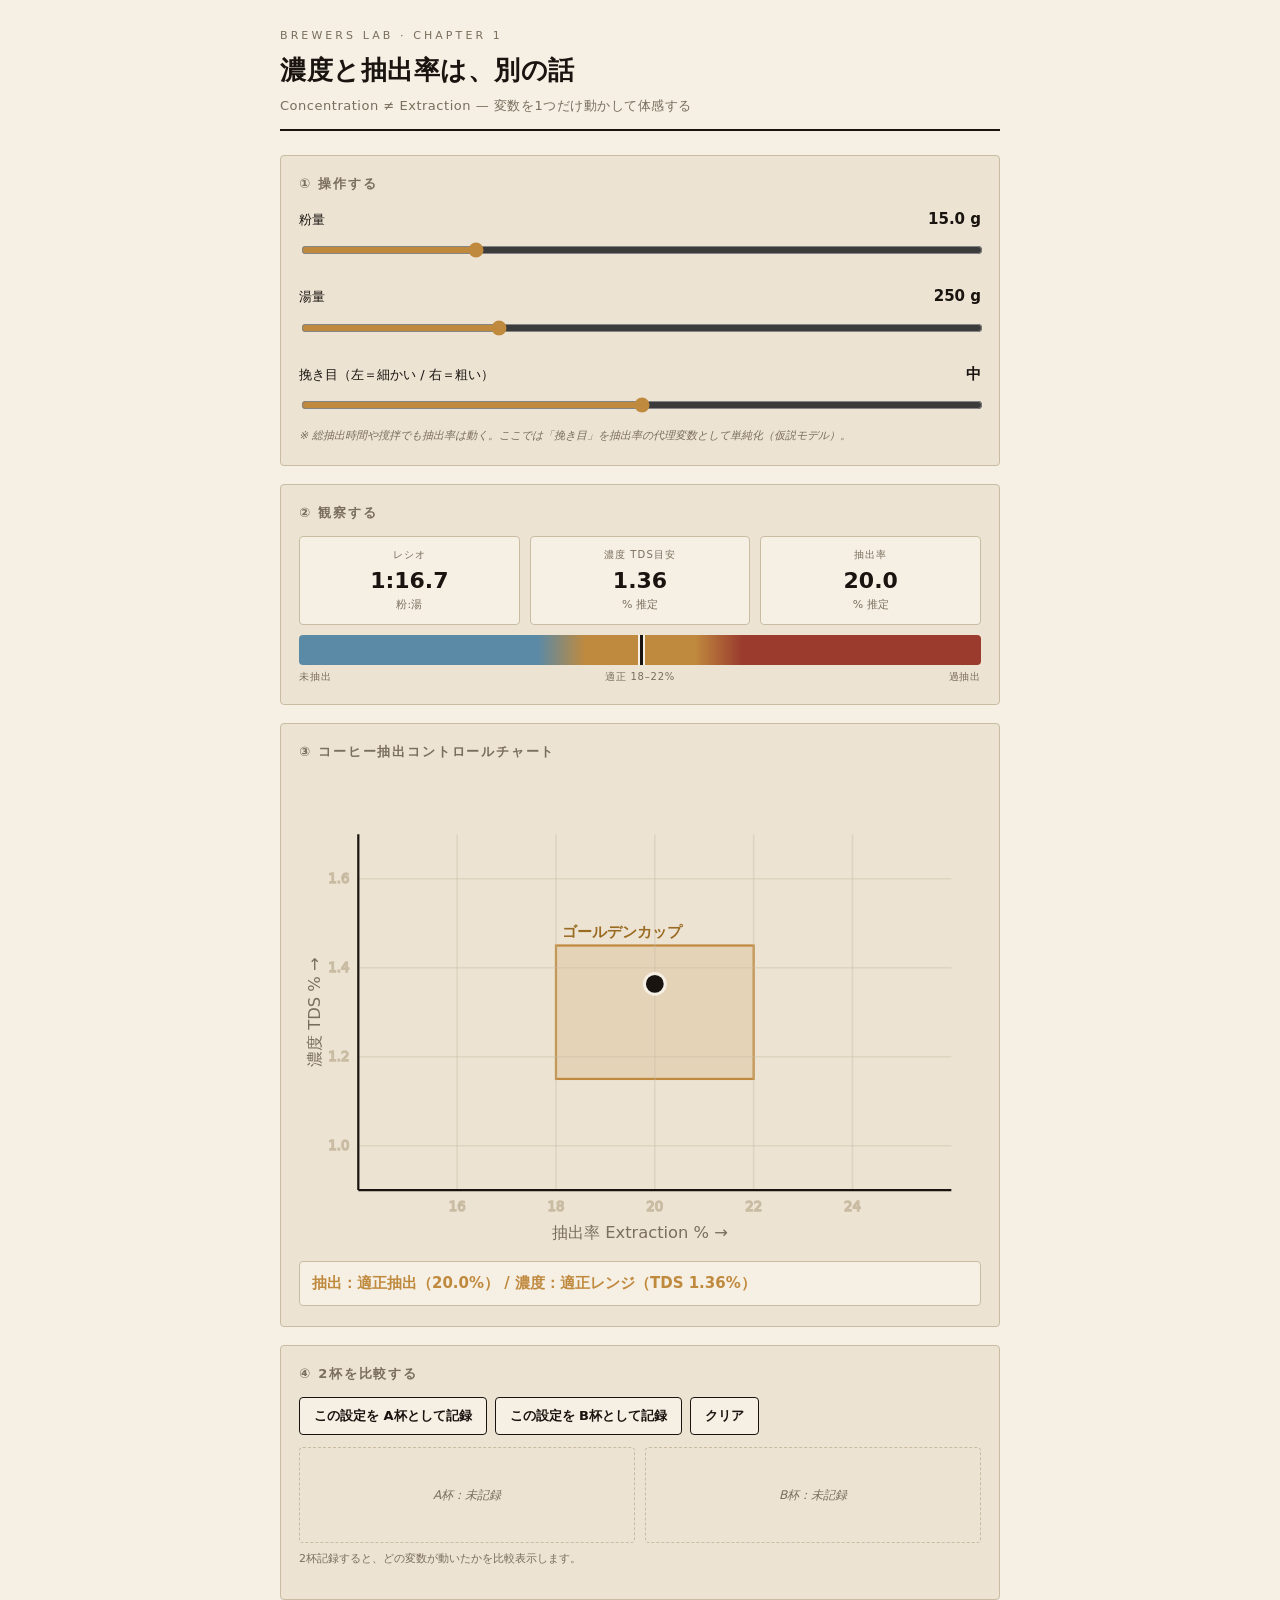
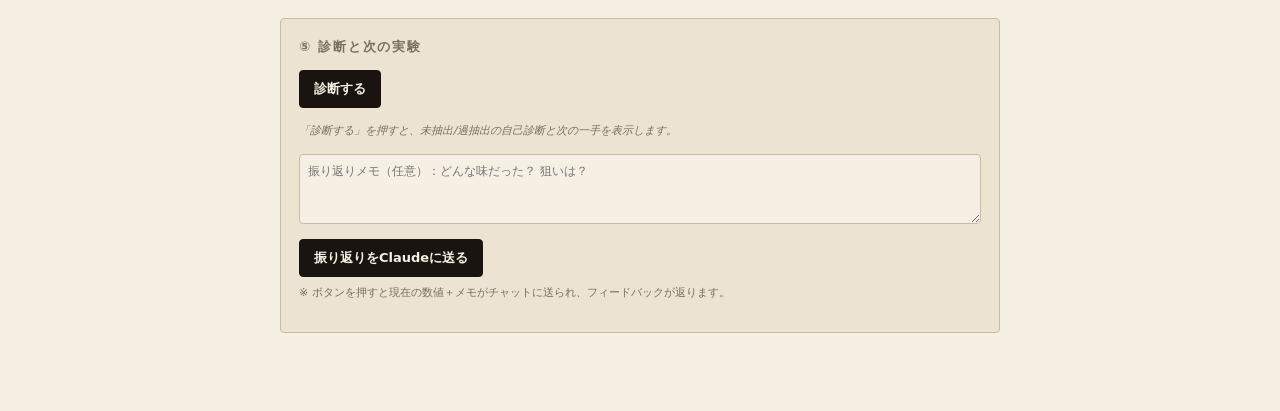
==== ch1.html @ e020acac "html" ====
<!DOCTYPE html>
<html lang="ja">
<head>
<meta charset="UTF-8">
<meta name="viewport" content="width=device-width, initial-scale=1.0">
<title>Brewers Lab — Ch.1 濃度と抽出率</title>
<style>
  :root {
    --ink: #1a1410;
    --paper: #f5efe4;
    --paper-2: #ece3d3;
    --line: #c9bca3;
    --under: #5b8aa6;   /* under-extracted: cool blue */
    --good: #c08a3e;    /* golden cup: brass */
    --over: #9a3b2e;    /* over-extracted: burnt red */
    --muted: #7a6e5c;
    --accent: #c08a3e;
  }
  * { box-sizing: border-box; }
  body {
    margin: 0;
    background: var(--paper);
    color: var(--ink);
    font-family: "Hiragino Kaku Gothic ProN", "Yu Gothic", "Segoe UI", system-ui, sans-serif;
    line-height: 1.5;
    -webkit-font-smoothing: antialiased;
  }
  .wrap { max-width: 760px; margin: 0 auto; padding: 28px 20px 60px; }
  header { border-bottom: 2px solid var(--ink); padding-bottom: 14px; margin-bottom: 24px; }
  .eyebrow { font-size: 11px; letter-spacing: .28em; text-transform: uppercase; color: var(--muted); margin: 0 0 6px; }
  h1 { font-size: 26px; margin: 0; letter-spacing: .02em; font-weight: 700; }
  h1 .sub { display:block; font-size: 13px; font-weight: 400; color: var(--muted); margin-top:6px; letter-spacing:.04em;}
  .panel { background: var(--paper-2); border: 1px solid var(--line); border-radius: 4px; padding: 18px 18px 20px; margin-bottom: 18px; }
  .panel h2 { font-size: 13px; letter-spacing: .14em; text-transform: uppercase; margin: 0 0 14px; color: var(--muted); font-weight:700;}
  .ctrl { margin-bottom: 16px; }
  .ctrl:last-child { margin-bottom: 0; }
  .ctrl label { display:flex; justify-content: space-between; align-items: baseline; font-size: 13px; margin-bottom: 6px; }
  .ctrl label b { font-size: 15px; font-variant-numeric: tabular-nums; }
  input[type=range] { width: 100%; accent-color: var(--accent); height: 24px; }
  .readouts { display:grid; grid-template-columns: repeat(3,1fr); gap: 10px; margin-top: 4px;}
  .ro { background: var(--paper); border:1px solid var(--line); border-radius:4px; padding:10px 12px; text-align:center;}
  .ro .k { font-size: 10px; letter-spacing:.12em; text-transform:uppercase; color:var(--muted);}
  .ro .v { font-size: 22px; font-weight:700; font-variant-numeric: tabular-nums; margin-top:2px;}
  .ro .u { font-size: 11px; color: var(--muted); }
  /* extraction zone bar */
  .zonebar { position:relative; height: 30px; border-radius:4px; overflow:hidden; margin-top:10px;
    background: linear-gradient(90deg,
      var(--under) 0%, var(--under) 35%,
      var(--good) 42%, var(--good) 58%,
      var(--over) 65%, var(--over) 100%); }
  .zonebar .marker { position:absolute; top:-4px; bottom:-4px; width:3px; background:var(--ink);
    box-shadow:0 0 0 2px var(--paper); transition: left .15s ease; }
  .zonelabels { display:flex; justify-content:space-between; font-size:10px; color:var(--muted); margin-top:4px; letter-spacing:.08em;}
  /* map */
  .mapwrap { position:relative; }
  svg { width:100%; height:auto; display:block; }
  .verdict { font-size:15px; font-weight:700; margin-top:12px; padding:10px 12px; border-radius:4px; border:1px solid var(--line); background:var(--paper);}
  .verdict.u { color:var(--under); }
  .verdict.g { color:var(--good); }
  .verdict.o { color:var(--over); }
  .btnrow { display:flex; flex-wrap:wrap; gap:8px; margin-top:6px; }
  button { font-family:inherit; cursor:pointer; border:1px solid var(--ink); background:var(--paper);
    color:var(--ink); padding:9px 14px; border-radius:4px; font-size:13px; font-weight:600; transition:.12s; }
  button:hover { background:var(--ink); color:var(--paper); }
  button.primary { background:var(--ink); color:var(--paper); }
  button.primary:hover { background:var(--accent); border-color:var(--accent); }
  button:focus-visible { outline:3px solid var(--accent); outline-offset:2px; }
  .cups { display:grid; grid-template-columns:1fr 1fr; gap:10px; margin-top:12px; }
  .cup { border:1px dashed var(--line); border-radius:4px; padding:12px; min-height:96px; font-size:12px; }
  .cup h3 { margin:0 0 8px; font-size:12px; letter-spacing:.1em; text-transform:uppercase; }
  .cup.empty { color:var(--muted); display:flex; align-items:center; justify-content:center; font-style:italic; }
  .cup .row { display:flex; justify-content:space-between; font-variant-numeric:tabular-nums; padding:2px 0; border-bottom:1px dotted var(--line);}
  .cup .row:last-child{border-bottom:none;}
  .diag { margin-top:12px; font-size:13px; }
  .diag ul { margin:8px 0 0; padding-left:18px;}
  .diag li { margin-bottom:5px; }
  .sendbox { margin-top:14px; }
  textarea { width:100%; min-height:70px; font-family:inherit; font-size:12px; border:1px solid var(--line);
    border-radius:4px; padding:8px; background:var(--paper); color:var(--ink); resize:vertical;}
  .hint { font-size:11px; color:var(--muted); margin-top:8px; }
  .note { font-size:11px; color:var(--muted); font-style:italic; }
  @media (max-width:520px){ .readouts{grid-template-columns:1fr 1fr;} .cups{grid-template-columns:1fr;} }
</style>
</head>
<body>
<div class="wrap">
  <header>
    <p class="eyebrow">Brewers Lab · Chapter 1</p>
    <h1>濃度と抽出率は、別の話<span class="sub">Concentration ≠ Extraction — 変数を1つだけ動かして体感する</span></h1>
  </header>

  <!-- CONTROLS -->
  <section class="panel">
    <h2>① 操作する</h2>
    <div class="ctrl">
      <label>粉量 <b><span id="doseV">15.0</span> g</b></label>
      <input type="range" id="dose" min="10" max="30" step="0.5" value="15">
    </div>
    <div class="ctrl">
      <label>湯量 <b><span id="waterV">250</span> g</b></label>
      <input type="range" id="water" min="150" max="500" step="5" value="250">
    </div>
    <div class="ctrl">
      <label>挽き目（左＝細かい / 右＝粗い） <b id="grindV">中</b></label>
      <input type="range" id="grind" min="0" max="100" step="1" value="50">
      <div class="note" style="margin-top:4px;">※ 総抽出時間や撹拌でも抽出率は動く。ここでは「挽き目」を抽出率の代理変数として単純化（仮説モデル）。</div>
    </div>
  </section>

  <!-- READOUTS -->
  <section class="panel">
    <h2>② 観察する</h2>
    <div class="readouts">
      <div class="ro"><div class="k">レシオ</div><div class="v">1:<span id="ratioV">16.7</span></div><div class="u">粉:湯</div></div>
      <div class="ro"><div class="k">濃度 TDS目安</div><div class="v"><span id="tdsV">1.30</span></div><div class="u">% 推定</div></div>
      <div class="ro"><div class="k">抽出率</div><div class="v"><span id="extV">20.0</span></div><div class="u">% 推定</div></div>
    </div>
    <div class="zonebar"><div class="marker" id="zmark" style="left:50%"></div></div>
    <div class="zonelabels"><span>未抽出</span><span>適正 18–22%</span><span>過抽出</span></div>
  </section>

  <!-- MAP -->
  <section class="panel">
    <h2>③ コーヒー抽出コントロールチャート</h2>
    <div class="mapwrap">
      <svg id="map" viewBox="0 0 460 320" role="img" aria-label="抽出率×濃度マップ">
        <!-- plotting area: x = extraction 14-26%, y = TDS 0.9-1.7% -->
        <!-- golden cup box -->
        <rect id="goldbox" fill="#c08a3e" fill-opacity="0.18" stroke="#c08a3e" stroke-width="1.5"/>
        <!-- grid + axes -->
        <g id="grid" stroke="#c9bca3" stroke-width="1"></g>
        <line id="xaxis" stroke="#1a1410" stroke-width="1.5"/>
        <line id="yaxis" stroke="#1a1410" stroke-width="1.5"/>
        <text x="230" y="312" text-anchor="middle" font-size="11" fill="#7a6e5c">抽出率 Extraction %  →</text>
        <text x="14" y="160" text-anchor="middle" font-size="11" fill="#7a6e5c" transform="rotate(-90 14 160)">濃度 TDS %  →</text>
        <text id="goldlabel" font-size="10" fill="#9a6b22" font-weight="700">ゴールデンカップ</text>
        <!-- points -->
        <g id="cupA"></g>
        <g id="cupB"></g>
        <circle id="liveDot" r="7" fill="#1a1410" stroke="#f5efe4" stroke-width="2"/>
      </svg>
    </div>
    <div class="verdict" id="verdict">—</div>
  </section>

  <!-- COMPARE -->
  <section class="panel">
    <h2>④ 2杯を比較する</h2>
    <div class="btnrow">
      <button onclick="record('A')">この設定を A杯として記録</button>
      <button onclick="record('B')">この設定を B杯として記録</button>
      <button onclick="clearCups()">クリア</button>
    </div>
    <div class="cups">
      <div class="cup empty" id="cupAbox">A杯：未記録</div>
      <div class="cup empty" id="cupBbox">B杯：未記録</div>
    </div>
    <p class="hint" id="compareHint">2杯記録すると、どの変数が動いたかを比較表示します。</p>
  </section>

  <!-- DIAGNOSE -->
  <section class="panel">
    <h2>⑤ 診断と次の実験</h2>
    <div class="btnrow">
      <button class="primary" onclick="diagnose()">診断する</button>
    </div>
    <div class="diag" id="diagOut"><span class="note">「診断する」を押すと、未抽出/過抽出の自己診断と次の一手を表示します。</span></div>

    <div class="sendbox">
      <textarea id="reflect" placeholder="振り返りメモ（任意）：どんな味だった？ 狙いは？"></textarea>
      <div class="btnrow" style="margin-top:8px;">
        <button class="primary" onclick="sendToClaude()">振り返りをClaudeに送る</button>
      </div>
      <p class="hint">※ ボタンを押すと現在の数値＋メモがチャットに送られ、フィードバックが返ります。</p>
    </div>
  </section>
</div>

<script>
// ---------- model (hypothesis-level, not lab-measured) ----------
// extraction% estimated from grind (finer -> higher extraction)
// grind slider 0(fine)..100(coarse) -> extraction ~26%..14%
function extractionPct(grind){ return 26 - (grind/100)*12; } // 26..14
// TDS estimated: solubles mass = dose*ext% ; TDS = solubles / (water + dose absorbed by grounds approx)
function tdsPct(dose, water, ext){
  const solubles = dose * (ext/100);
  const retained = dose * 2.0; // grounds retain ~2x their weight in water
  const beverage = Math.max(water - retained, water*0.6);
  return (solubles / beverage) * 100;
}
function grindLabel(g){
  if(g<20) return "極細"; if(g<40) return "細"; if(g<60) return "中";
  if(g<80) return "粗"; return "極粗";
}

const $ = id => document.getElementById(id);
let cups = {A:null, B:null};

// map coordinate transforms
const X0=40,X1=440,Y0=40,Y1=280;          // svg plot box
const EXTmin=14,EXTmax=26, TDSmin=0.9,TDSmax=1.7;
const sx = e => X0 + (e-EXTmin)/(EXTmax-EXTmin)*(X1-X0);
const sy = t => Y1 - (t-TDSmin)/(TDSmax-TDSmin)*(Y1-Y0);

function drawMapStatic(){
  $("xaxis").setAttribute("x1",X0);$("xaxis").setAttribute("y1",Y1);
  $("xaxis").setAttribute("x2",X1);$("xaxis").setAttribute("y2",Y1);
  $("yaxis").setAttribute("x1",X0);$("yaxis").setAttribute("y1",Y0);
  $("yaxis").setAttribute("x2",X0);$("yaxis").setAttribute("y2",Y1);
  // golden box: ext 18-22, tds 1.15-1.45
  const gx=sx(18),gw=sx(22)-sx(18),gy=sy(1.45),gh=sy(1.15)-sy(1.45);
  const gb=$("goldbox");
  gb.setAttribute("x",gx);gb.setAttribute("y",gy);gb.setAttribute("width",gw);gb.setAttribute("height",gh);
  $("goldlabel").setAttribute("x",gx+4);$("goldlabel").setAttribute("y",gy-6);
  // grid lines
  const g=$("grid");g.innerHTML="";
  for(let e=16;e<=24;e+=2){const x=sx(e);
    g.innerHTML+=`<line x1="${x}" y1="${Y0}" x2="${x}" y2="${Y1}" stroke-opacity="0.4"/>`+
    `<text x="${x}" y="${Y1+14}" text-anchor="middle" font-size="9" fill="#7a6e5c">${e}</text>`;}
  for(let t=1.0;t<=1.6;t+=0.2){const y=sy(t);
    g.innerHTML+=`<line x1="${X0}" y1="${y}" x2="${X1}" y2="${y}" stroke-opacity="0.4"/>`+
    `<text x="${X0-6}" y="${y+3}" text-anchor="end" font-size="9" fill="#7a6e5c">${t.toFixed(1)}</text>`;}
}

function zoneOf(ext){ if(ext<18) return "u"; if(ext>22) return "o"; return "g"; }

function update(){
  const dose=+$("dose").value, water=+$("water").value, grind=+$("grind").value;
  const ext=extractionPct(grind);
  const tds=tdsPct(dose,water,ext);
  const ratio=water/dose;
  $("doseV").textContent=dose.toFixed(1);
  $("waterV").textContent=water;
  $("grindV").textContent=grindLabel(grind);
  $("ratioV").textContent=ratio.toFixed(1);
  $("tdsV").textContent=tds.toFixed(2);
  $("extV").textContent=ext.toFixed(1);
  // zone marker: map ext 14..26 to 0..100%
  $("zmark").style.left = ((ext-14)/12*100).toFixed(1)+"%";
  // live dot
  const cx=Math.max(X0,Math.min(X1,sx(ext))), cy=Math.max(Y0,Math.min(Y1,sy(tds)));
  $("liveDot").setAttribute("cx",cx);$("liveDot").setAttribute("cy",cy);
  // verdict
  const z=zoneOf(ext); const v=$("verdict");
  const concWord = tds<1.15?"薄い":tds>1.45?"濃い":"適正レンジ";
  v.className="verdict "+z;
  const zw = z==="u"?"未抽出ぎみ":z==="o"?"過抽出ぎみ":"適正抽出";
  v.textContent=`抽出：${zw}（${ext.toFixed(1)}%） / 濃度：${concWord}（TDS ${tds.toFixed(2)}%）`;
  return {dose,water,grind,ext,tds,ratio};
}

function dotFor(g,id,color,label){
  const s=update.last||update();
}
function plotCup(slot){
  const c=cups[slot]; const g=$("cup"+slot); if(!c){g.innerHTML="";return;}
  const x=sx(c.ext),y=sy(c.tds),col=slot==="A"?"#5b8aa6":"#9a3b2e";
  g.innerHTML=`<circle cx="${x}" cy="${y}" r="6" fill="${col}" stroke="#f5efe4" stroke-width="2"/>`+
  `<text x="${x+9}" y="${y+4}" font-size="11" font-weight="700" fill="${col}">${slot}</text>`;
}

function record(slot){
  const s=update();
  cups[slot]={...s};
  const box=$("cup"+slot+"box");
  box.className="cup";
  box.innerHTML=`<h3>${slot}杯</h3>`+
    `<div class="row"><span>レシオ</span><span>1:${s.ratio.toFixed(1)}</span></div>`+
    `<div class="row"><span>TDS</span><span>${s.tds.toFixed(2)}%</span></div>`+
    `<div class="row"><span>抽出率</span><span>${s.ext.toFixed(1)}%</span></div>`+
    `<div class="row"><span>挽き目</span><span>${grindLabel(s.grind)}</span></div>`;
  plotCup(slot);
  compareCups();
}
function clearCups(){
  cups={A:null,B:null};
  ["A","B"].forEach(s=>{const b=$("cup"+s+"box");b.className="cup empty";b.textContent=s+"杯：未記録";$("cup"+s).innerHTML="";});
  $("compareHint").textContent="2杯記録すると、どの変数が動いたかを比較表示します。";
}
function compareCups(){
  if(!cups.A||!cups.B){$("compareHint").textContent="もう1杯記録すると比較できます。";return;}
  const a=cups.A,b=cups.B; const diffs=[];
  if(a.dose!==b.dose)diffs.push(`粉量 ${a.dose}→${b.dose}g`);
  if(a.water!==b.water)diffs.push(`湯量 ${a.water}→${b.water}g`);
  if(a.grind!==b.grind)diffs.push(`挽き目 ${grindLabel(a.grind)}→${grindLabel(b.grind)}`);
  const dExt=(b.ext-a.ext).toFixed(1), dTds=(b.tds-a.tds).toFixed(2);
  let msg=`変えた変数：${diffs.length?diffs.join(" / "):"なし（同条件）"}。 → 抽出率 ${dExt>0?"+":""}${dExt}% / TDS ${dTds>0?"+":""}${dTds}%。`;
  if(diffs.length>1)msg+=" ⚠ 2つ以上動いています。原因を切り分けるなら一度に1変数だけ。";
  $("compareHint").textContent=msg;
}

function diagnose(){
  const s=update(); const z=zoneOf(s.ext);
  let title,clue,next;
  if(z==="u"){
    title="🔵 未抽出ぎみ（抽出率 "+s.ext.toFixed(1)+"%）";
    clue="酸が立ちすぎる・塩気・とがった印象・後味が短い・水っぽい甘さの欠如。";
    next=["挽き目を1段細かく（抽出率↑を狙う）","総抽出時間を少し延ばす","湯温を上げる / 撹拌を1回足す","※ 変えるのは1つだけ。次をA杯と比較。"];
  } else if(z==="o"){
    title="🔴 過抽出ぎみ（抽出率 "+s.ext.toFixed(1)+"%）";
    clue="苦味・渋み（収れん感）・ドライ/焦げ感・後味が重く濁る。";
    next=["挽き目を1段粗く（抽出率↓を狙う）","総抽出時間を短く","湯温を下げる / 撹拌を減らす","※ 変えるのは1つだけ。次をA杯と比較。"];
  } else {
    title="🟡 抽出は適正レンジ（"+s.ext.toFixed(1)+"%）";
    clue="甘さと酸のバランス、クリーンな後味が出やすい帯。";
    const tw=s.tds<1.15?"やや薄い→濃度を上げたいなら粉量↑か湯量↓":s.tds>1.45?"やや濃い→濃度を下げたいなら湯量↑か粉量↓":"濃度も適正。基準のど真ん中。";
    next=["濃度の微調整は『レシオ』で："+tw,"抽出率はそのままに、濃度だけ動かす実験を","気に入った点を言語化して記録"];
  }
  let html=`<div class="verdict ${z}" style="margin-top:0">${title}</div>`+
    `<p style="margin:8px 0 4px"><b>この帯で出やすい味：</b>${clue}</p>`+
    `<p style="margin:4px 0"><b>次の一手（仮説）：</b></p><ul>`+
    next.map(n=>`<li>${n}</li>`).join("")+`</ul>`;
  $("diagOut").innerHTML=html;
}

function sendToClaude(){
  const s=update(); const z=zoneOf(s.ext);
  const zw=z==="u"?"未抽出ぎみ":z==="o"?"過抽出ぎみ":"適正";
  const memo=$("reflect").value.trim();
  let txt=`【Ch.1 振り返り】\n`+
    `粉量 ${s.dose}g / 湯量 ${s.water}g / レシオ 1:${s.ratio.toFixed(1)}\n`+
    `挽き目 ${grindLabel(s.grind)} / 推定抽出率 ${s.ext.toFixed(1)}%（${zw}） / 推定TDS ${s.tds.toFixed(2)}%\n`;
  if(cups.A&&cups.B){
    txt+=`A杯: 抽出${cups.A.ext.toFixed(1)}% TDS${cups.A.tds.toFixed(2)}% / B杯: 抽出${cups.B.ext.toFixed(1)}% TDS${cups.B.tds.toFixed(2)}%\n`;
  }
  if(memo)txt+=`メモ：${memo}\n`;
  txt+=`この結果について、未抽出/過抽出の見立てと次の実験提案をください。`;
  if(window.sendPrompt){ sendPrompt(txt); }
  else { navigator.clipboard?.writeText(txt); alert("チャットに送信できない環境のため、内容をコピーしました。貼り付けて送ってください。\n\n"+txt); }
}

["dose","water","grind"].forEach(id=>$(id).addEventListener("input",update));
drawMapStatic();
update();
</script>
</body>
</html>
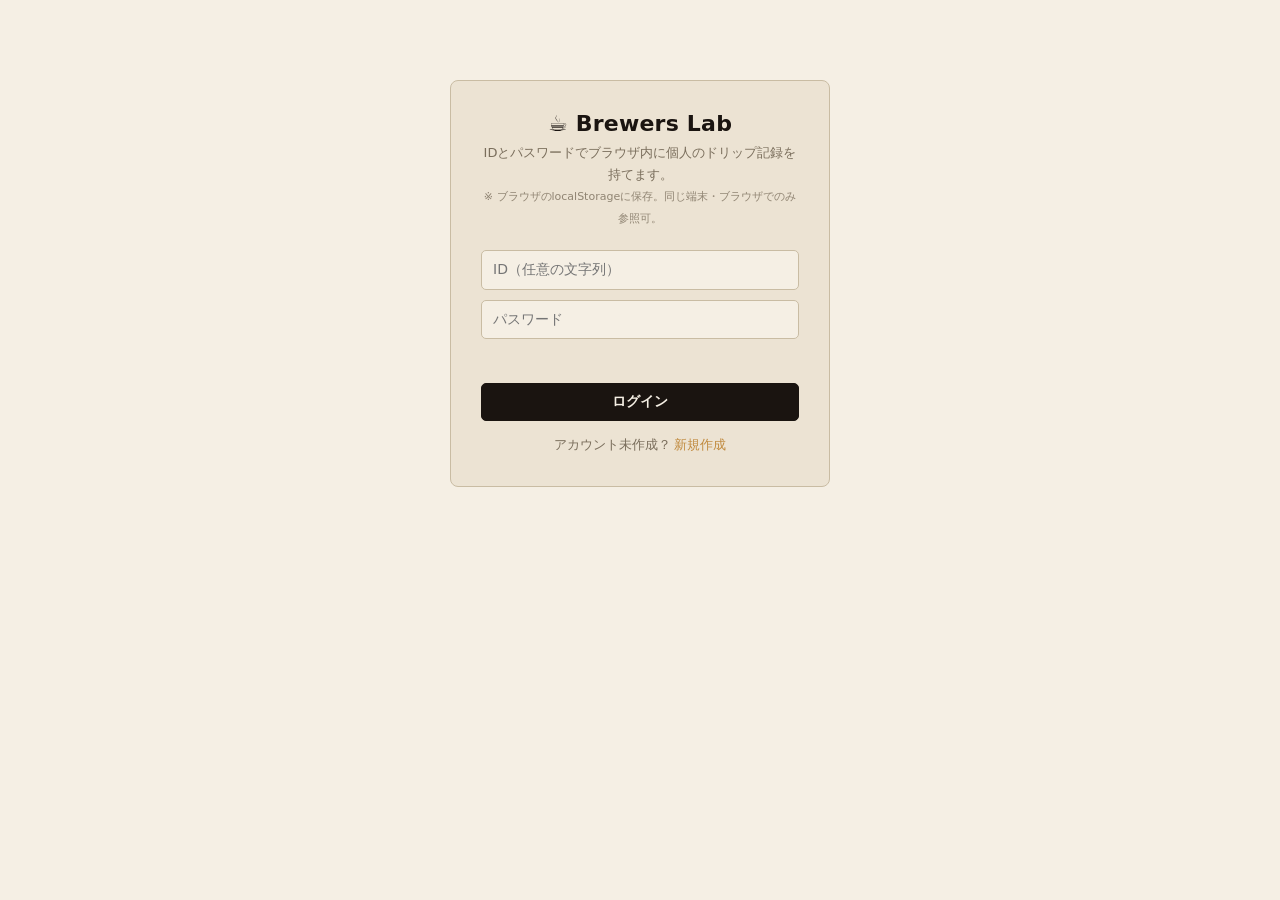
==== commit 0263acee: "update" ====
--- a/ch1.html
+++ b/ch1.html
@@ -3,335 +3,126 @@
 <head>
 <meta charset="UTF-8">
 <meta name="viewport" content="width=device-width, initial-scale=1.0">
-<title>Brewers Lab — Ch.1 濃度と抽出率</title>
-<style>
-  :root {
-    --ink: #1a1410;
-    --paper: #f5efe4;
-    --paper-2: #ece3d3;
-    --line: #c9bca3;
-    --under: #5b8aa6;   /* under-extracted: cool blue */
-    --good: #c08a3e;    /* golden cup: brass */
-    --over: #9a3b2e;    /* over-extracted: burnt red */
-    --muted: #7a6e5c;
-    --accent: #c08a3e;
-  }
-  * { box-sizing: border-box; }
-  body {
-    margin: 0;
-    background: var(--paper);
-    color: var(--ink);
-    font-family: "Hiragino Kaku Gothic ProN", "Yu Gothic", "Segoe UI", system-ui, sans-serif;
-    line-height: 1.5;
-    -webkit-font-smoothing: antialiased;
-  }
-  .wrap { max-width: 760px; margin: 0 auto; padding: 28px 20px 60px; }
-  header { border-bottom: 2px solid var(--ink); padding-bottom: 14px; margin-bottom: 24px; }
-  .eyebrow { font-size: 11px; letter-spacing: .28em; text-transform: uppercase; color: var(--muted); margin: 0 0 6px; }
-  h1 { font-size: 26px; margin: 0; letter-spacing: .02em; font-weight: 700; }
-  h1 .sub { display:block; font-size: 13px; font-weight: 400; color: var(--muted); margin-top:6px; letter-spacing:.04em;}
-  .panel { background: var(--paper-2); border: 1px solid var(--line); border-radius: 4px; padding: 18px 18px 20px; margin-bottom: 18px; }
-  .panel h2 { font-size: 13px; letter-spacing: .14em; text-transform: uppercase; margin: 0 0 14px; color: var(--muted); font-weight:700;}
-  .ctrl { margin-bottom: 16px; }
-  .ctrl:last-child { margin-bottom: 0; }
-  .ctrl label { display:flex; justify-content: space-between; align-items: baseline; font-size: 13px; margin-bottom: 6px; }
-  .ctrl label b { font-size: 15px; font-variant-numeric: tabular-nums; }
-  input[type=range] { width: 100%; accent-color: var(--accent); height: 24px; }
-  .readouts { display:grid; grid-template-columns: repeat(3,1fr); gap: 10px; margin-top: 4px;}
-  .ro { background: var(--paper); border:1px solid var(--line); border-radius:4px; padding:10px 12px; text-align:center;}
-  .ro .k { font-size: 10px; letter-spacing:.12em; text-transform:uppercase; color:var(--muted);}
-  .ro .v { font-size: 22px; font-weight:700; font-variant-numeric: tabular-nums; margin-top:2px;}
-  .ro .u { font-size: 11px; color: var(--muted); }
-  /* extraction zone bar */
-  .zonebar { position:relative; height: 30px; border-radius:4px; overflow:hidden; margin-top:10px;
-    background: linear-gradient(90deg,
-      var(--under) 0%, var(--under) 35%,
-      var(--good) 42%, var(--good) 58%,
-      var(--over) 65%, var(--over) 100%); }
-  .zonebar .marker { position:absolute; top:-4px; bottom:-4px; width:3px; background:var(--ink);
-    box-shadow:0 0 0 2px var(--paper); transition: left .15s ease; }
-  .zonelabels { display:flex; justify-content:space-between; font-size:10px; color:var(--muted); margin-top:4px; letter-spacing:.08em;}
-  /* map */
-  .mapwrap { position:relative; }
-  svg { width:100%; height:auto; display:block; }
-  .verdict { font-size:15px; font-weight:700; margin-top:12px; padding:10px 12px; border-radius:4px; border:1px solid var(--line); background:var(--paper);}
-  .verdict.u { color:var(--under); }
-  .verdict.g { color:var(--good); }
-  .verdict.o { color:var(--over); }
-  .btnrow { display:flex; flex-wrap:wrap; gap:8px; margin-top:6px; }
-  button { font-family:inherit; cursor:pointer; border:1px solid var(--ink); background:var(--paper);
-    color:var(--ink); padding:9px 14px; border-radius:4px; font-size:13px; font-weight:600; transition:.12s; }
-  button:hover { background:var(--ink); color:var(--paper); }
-  button.primary { background:var(--ink); color:var(--paper); }
-  button.primary:hover { background:var(--accent); border-color:var(--accent); }
-  button:focus-visible { outline:3px solid var(--accent); outline-offset:2px; }
-  .cups { display:grid; grid-template-columns:1fr 1fr; gap:10px; margin-top:12px; }
-  .cup { border:1px dashed var(--line); border-radius:4px; padding:12px; min-height:96px; font-size:12px; }
-  .cup h3 { margin:0 0 8px; font-size:12px; letter-spacing:.1em; text-transform:uppercase; }
-  .cup.empty { color:var(--muted); display:flex; align-items:center; justify-content:center; font-style:italic; }
-  .cup .row { display:flex; justify-content:space-between; font-variant-numeric:tabular-nums; padding:2px 0; border-bottom:1px dotted var(--line);}
-  .cup .row:last-child{border-bottom:none;}
-  .diag { margin-top:12px; font-size:13px; }
-  .diag ul { margin:8px 0 0; padding-left:18px;}
-  .diag li { margin-bottom:5px; }
-  .sendbox { margin-top:14px; }
-  textarea { width:100%; min-height:70px; font-family:inherit; font-size:12px; border:1px solid var(--line);
-    border-radius:4px; padding:8px; background:var(--paper); color:var(--ink); resize:vertical;}
-  .hint { font-size:11px; color:var(--muted); margin-top:8px; }
-  .note { font-size:11px; color:var(--muted); font-style:italic; }
-  @media (max-width:520px){ .readouts{grid-template-columns:1fr 1fr;} .cups{grid-template-columns:1fr;} }
-</style>
+<title>Ch.1 ドリップ基礎の総まとめ — Brewers Lab</title>
+<link rel="stylesheet" href="style.css">
 </head>
 <body>
+<script src="app.js"></script>
+<script>if(!BrewersLab.Auth.require()){}else BrewersLab.renderNav('ch1');</script>
+
 <div class="wrap">
-  <header>
-    <p class="eyebrow">Brewers Lab · Chapter 1</p>
-    <h1>濃度と抽出率は、別の話<span class="sub">Concentration ≠ Extraction — 変数を1つだけ動かして体感する</span></h1>
+  <header class="page">
+    <p class="eyebrow">Chapter 1</p>
+    <h1>ドリップ基礎の総まとめ</h1>
+    <p class="lede">慣れている人ほど、無意識に飛ばしている工程がある。ここでは「なぜそうするのか」を一度すべて言語化し直す。基礎の再点検。</p>
   </header>
 
-  <!-- CONTROLS -->
-  <section class="panel">
-    <h2>① 操作する</h2>
-    <div class="ctrl">
-      <label>粉量 <b><span id="doseV">15.0</span> g</b></label>
-      <input type="range" id="dose" min="10" max="30" step="0.5" value="15">
-    </div>
-    <div class="ctrl">
-      <label>湯量 <b><span id="waterV">250</span> g</b></label>
-      <input type="range" id="water" min="150" max="500" step="5" value="250">
-    </div>
-    <div class="ctrl">
-      <label>挽き目（左＝細かい / 右＝粗い） <b id="grindV">中</b></label>
-      <input type="range" id="grind" min="0" max="100" step="1" value="50">
-      <div class="note" style="margin-top:4px;">※ 総抽出時間や撹拌でも抽出率は動く。ここでは「挽き目」を抽出率の代理変数として単純化（仮説モデル）。</div>
-    </div>
-  </section>
+  <h2>1. 道具のセレクション</h2>
+  <p>器具は味の方向性を決める。日本でハンドドリップに使われる代表器具と、それぞれの「味の素直な方向」。</p>
+  <table>
+    <tr><th>器具</th><th>形状</th><th>抽出の傾向</th><th>得意な豆</th></tr>
+    <tr><td>HARIO V60</td><td>円錐・大穴・スパイラル</td><td>湯抜けが速い。注ぎ方で変化大。クリーンに振りやすい。</td><td>浅煎り〜中煎り全般</td></tr>
+    <tr><td>HARIO Switch</td><td>V60＋浸漬切替</td><td>浸漬モードで甘さ・ボディが乗る。中煎り以上で安定。</td><td>中煎り〜深煎り</td></tr>
+    <tr><td>Kalita ウェーブ</td><td>台形・3つ穴・ウェーブ</td><td>湯量や注ぎが揺れても結果が大きくブレない。</td><td>初心者〜中煎り</td></tr>
+    <tr><td>ORIGAMI</td><td>円錐・大穴・蛇腹</td><td>フィルター次第。アバカで甘み、ウェーブでバランス。</td><td>浅〜中煎りの華やか系</td></tr>
+    <tr><td>KONO 名門</td><td>円錐・小穴</td><td>湯抜けが遅く、点滴抽出で深い甘み。</td><td>中深煎り〜深煎り</td></tr>
+    <tr><td>CHEMEX</td><td>砂時計・厚手フィルター</td><td>クリーン、油分・微粉が極少。さっぱり明るく。</td><td>浅〜中煎り、大容量</td></tr>
+  </table>
+  <div class="note"><b>覚えておくと一生使える原則。</b> 「穴が大きい・湯抜けが速い」器具は<u>注ぎ方の影響が大きい</u>＝技術次第。「湯抜けが遅い／浸漬寄り」器具は<u>結果が安定しやすい</u>＝レシピ次第。今日の自分の目的でどちらかを選ぶ。</div>
 
-  <!-- READOUTS -->
-  <section class="panel">
-    <h2>② 観察する</h2>
-    <div class="readouts">
-      <div class="ro"><div class="k">レシオ</div><div class="v">1:<span id="ratioV">16.7</span></div><div class="u">粉:湯</div></div>
-      <div class="ro"><div class="k">濃度 TDS目安</div><div class="v"><span id="tdsV">1.30</span></div><div class="u">% 推定</div></div>
-      <div class="ro"><div class="k">抽出率</div><div class="v"><span id="extV">20.0</span></div><div class="u">% 推定</div></div>
-    </div>
-    <div class="zonebar"><div class="marker" id="zmark" style="left:50%"></div></div>
-    <div class="zonelabels"><span>未抽出</span><span>適正 18–22%</span><span>過抽出</span></div>
-  </section>
+  <h3>フィルターは器具と同じくらい味を変える</h3>
+  <table>
+    <tr><th>フィルター</th><th>特徴</th><th>味への影響</th></tr>
+    <tr><td>白（漂白）</td><td>紙臭がほぼない</td><td>クリーン。標準。</td></tr>
+    <tr><td>みさらし（無漂白）</td><td>すすぎ必須（紙臭）</td><td>すすぎ後はやや厚みが残る印象。</td></tr>
+    <tr><td>アバカ（マニラ麻）</td><td>繊維が太く湯抜けが速い</td><td>甘さ・ボディが乗りやすい。CAFEC が代表。</td></tr>
+    <tr><td>CAFEC TH/TF/FC</td><td>焙煎度別の厚み</td><td>焙煎度に合わせて流速をマッチング。</td></tr>
+    <tr><td>金属フィルター</td><td>紙を使わない</td><td>油分・微粉が抜け、コク・ボディ最大。掃除手間。</td></tr>
+  </table>
 
-  <!-- MAP -->
-  <section class="panel">
-    <h2>③ コーヒー抽出コントロールチャート</h2>
-    <div class="mapwrap">
-      <svg id="map" viewBox="0 0 460 320" role="img" aria-label="抽出率×濃度マップ">
-        <!-- plotting area: x = extraction 14-26%, y = TDS 0.9-1.7% -->
-        <!-- golden cup box -->
-        <rect id="goldbox" fill="#c08a3e" fill-opacity="0.18" stroke="#c08a3e" stroke-width="1.5"/>
-        <!-- grid + axes -->
-        <g id="grid" stroke="#c9bca3" stroke-width="1"></g>
-        <line id="xaxis" stroke="#1a1410" stroke-width="1.5"/>
-        <line id="yaxis" stroke="#1a1410" stroke-width="1.5"/>
-        <text x="230" y="312" text-anchor="middle" font-size="11" fill="#7a6e5c">抽出率 Extraction %  →</text>
-        <text x="14" y="160" text-anchor="middle" font-size="11" fill="#7a6e5c" transform="rotate(-90 14 160)">濃度 TDS %  →</text>
-        <text id="goldlabel" font-size="10" fill="#9a6b22" font-weight="700">ゴールデンカップ</text>
-        <!-- points -->
-        <g id="cupA"></g>
-        <g id="cupB"></g>
-        <circle id="liveDot" r="7" fill="#1a1410" stroke="#f5efe4" stroke-width="2"/>
-      </svg>
-    </div>
-    <div class="verdict" id="verdict">—</div>
-  </section>
+  <h2>2. 注ぎの「3要素」</h2>
+  <p>注ぎ方は感覚で語られがちだが、分解すると次の3つしかない。</p>
+  <ol>
+    <li><b>注湯の太さ・速さ</b>　粉に与える物理的な力。撹拌の強さ＝抽出効率を直接動かす。</li>
+    <li><b>湯の動き（軌道）</b>　中央点滴／スパイラル／全体浸し。粉層全体に均一に湯が触れるかが決まる。</li>
+    <li><b>分割（回数・タイミング）</b>　全湯量を何回に分け、各間隔をどう取るか。撹拌の総量と接触時間の配分。</li>
+  </ol>
+  <div class="panel">
+    <div class="lab">代表的な注湯パターン</div>
+    <table style="margin:0">
+      <tr><th>パターン</th><th>狙い</th><th>相性</th></tr>
+      <tr><td>1投（一気）</td><td>シンプル・短時間・浸漬寄り</td><td>Switch・浸漬器具</td></tr>
+      <tr><td>2投（蒸らし＋本投1回）</td><td>標準・短時間で甘さ重視</td><td>中深〜深煎り</td></tr>
+      <tr><td>3投（4:6の簡易版）</td><td>バランス調整しやすい</td><td>万能</td></tr>
+      <tr><td>4:6メソッド（5投）</td><td>前半4割で味の方向、後半6割で濃度</td><td>浅〜中煎り、再現性重視</td></tr>
+      <tr><td>連続注ぎ</td><td>湯量を切らさず流路を作る</td><td>短時間で軽やかに</td></tr>
+    </table>
+  </div>
 
-  <!-- COMPARE -->
-  <section class="panel">
-    <h2>④ 2杯を比較する</h2>
-    <div class="btnrow">
-      <button onclick="record('A')">この設定を A杯として記録</button>
-      <button onclick="record('B')">この設定を B杯として記録</button>
-      <button onclick="clearCups()">クリア</button>
-    </div>
-    <div class="cups">
-      <div class="cup empty" id="cupAbox">A杯：未記録</div>
-      <div class="cup empty" id="cupBbox">B杯：未記録</div>
-    </div>
-    <p class="hint" id="compareHint">2杯記録すると、どの変数が動いたかを比較表示します。</p>
-  </section>
+  <h2>3. 蒸らし（ブルーム）の正体</h2>
+  <p>焙煎で豆に蓄えられた二酸化炭素を、最初の少量の湯で抜く工程。これをしないと、後の湯がガスに弾かれて粉全体に行き渡らず、抽出にムラが出る。</p>
+  <ul>
+    <li><b>湯量の目安</b>：粉の <code>2〜3倍</code>。15gなら30〜45g。</li>
+    <li><b>時間の目安</b>：<code>30〜45秒</code>。新鮮な豆ほどよく膨らみ、長めに待つ価値がある。</li>
+    <li><b>合図</b>：膨らみが収まり、表面の動きが止まったら次の注湯へ。</li>
+  </ul>
+  <div class="caveat">焙煎から日が経った豆はあまり膨らまない。膨らまないからといって悪い豆とは限らないが、ガスの少なさは「焙煎日からの経過」のサインとして読む。</div>
 
-  <!-- DIAGNOSE -->
-  <section class="panel">
-    <h2>⑤ 診断と次の実験</h2>
-    <div class="btnrow">
-      <button class="primary" onclick="diagnose()">診断する</button>
-    </div>
-    <div class="diag" id="diagOut"><span class="note">「診断する」を押すと、未抽出/過抽出の自己診断と次の一手を表示します。</span></div>
+  <h2>4. 一杯の手順テンプレート</h2>
+  <div class="panel">
+    <ol>
+      <li><b>豆を計る</b>（例: 15g）</li>
+      <li><b>湯を沸かす</b>（焙煎度に応じて 88〜95℃ に調整）</li>
+      <li><b>フィルターをすすぐ</b>（紙臭抜き＋器具を温める）</li>
+      <li><b>挽く</b>（中細を基準に、豆と器具で微調整）</li>
+      <li><b>セット</b>（粉を平らに、軽くドリッパーをトントン）</li>
+      <li><b>蒸らし</b>（粉の2〜3倍の湯、30〜45秒）</li>
+      <li><b>本投</b>（決めた注湯パターンで分割）</li>
+      <li><b>落ち切るのを待つ</b>（目標時間内に収まるか確認）</li>
+      <li><b>サーバを軽く回して均一化</b>→注ぐ</li>
+      <li><b>飲んで記録する</b>（Ch.2の言語化、Ch.3で記録保存）</li>
+    </ol>
+  </div>
 
-    <div class="sendbox">
-      <textarea id="reflect" placeholder="振り返りメモ（任意）：どんな味だった？ 狙いは？"></textarea>
-      <div class="btnrow" style="margin-top:8px;">
-        <button class="primary" onclick="sendToClaude()">振り返りをClaudeに送る</button>
-      </div>
-      <p class="hint">※ ボタンを押すと現在の数値＋メモがチャットに送られ、フィードバックが返ります。</p>
-    </div>
-  </section>
+  <h2>5. 「再現性」が成長の入り口</h2>
+  <p>同じ条件で淹れて同じ味になるか。これが取れるようになって初めて、変数を動かしたときの差が「変数のせい」と言えるようになる。</p>
+  <ul>
+    <li>レシピを書き留めずに淹れない。<b>最低でも</b>「豆名・粉量・湯量・湯温・挽き目・総時間」を記録。</li>
+    <li>同じレシピを連続3回淹れる「ベースライン取り」を時々やる。</li>
+    <li>毎回 Polaris のタイマーで <b>総抽出時間</b> を確認する。10秒以上ブレるなら何かが揺れている。</li>
+  </ul>
+
+  <div class="panel key">
+    <h3>このページの結論</h3>
+    <ul>
+      <li>器具とフィルターで「味の方向の上限」が決まる。豆や好みで選ぶ。</li>
+      <li>注ぎは「太さ・軌道・分割」の3要素に分解できる。</li>
+      <li>蒸らしは儀式ではなく、ガス抜きと均一化という機能がある。</li>
+      <li>再現性が取れないうちは、何を変えても結論が出せない。記録を残す。</li>
+    </ul>
+  </div>
+
+  <h2>このページの理解度を Claude に確認してもらう</h2>
+  <p>下のプロンプトをコピーして新しいClaudeチャットに貼り、続けて「自分のドリップの手順」を一通り説明すると、抜けや改善ポイントを基礎の専門家として返してくれる。</p>
+  <div class="promptbox" id="prompt1">あなたはハンドドリップ指導歴の長いコーヒー基礎の専門家です。SCA Brewing Handbook と『James Hoffmann: The World Atlas of Coffee』を主な拠り所にし、日本のドリップ文化（粕谷哲、川野優馬、CAFEC、HARIO の文脈）にも詳しい立場で答えてください。
+
+私はある程度ハンドドリップに慣れた中級者で、Brewers Lab Chapter 1「ドリップ基礎の総まとめ」を学習しました。
+
+これから私が「自分の普段のドリップ手順」を順に説明します。あなたは：
+1. 各工程に「なぜそうしているか」が言語化できているかをチェック
+2. 抜け落ちている工程・無意識化している工程を指摘
+3. 「再現性」の観点で弱い箇所があれば名指しで指摘
+4. 具体的な改善アクションを3つ以内に絞って提案
+
+を行ってください。断定しすぎず、流派による違いがある点は「流派Aではこう、流派Bではこう」と並べて示してください。
+
+では、私の手順を説明します：
+（ここに自分の手順を書いてください）<button class="copy" onclick="BrewersLab.copyToClipboard(document.getElementById('prompt1').firstChild.textContent, this)">コピー</button></div>
+
+  <div class="btnrow">
+    <a class="btn primary" href="ch2.html">次へ：味の言語化 →</a>
+    <a class="btn" href="ch3.html">レシピ開発に進む</a>
+  </div>
 </div>
-
-<script>
-// ---------- model (hypothesis-level, not lab-measured) ----------
-// extraction% estimated from grind (finer -> higher extraction)
-// grind slider 0(fine)..100(coarse) -> extraction ~26%..14%
-function extractionPct(grind){ return 26 - (grind/100)*12; } // 26..14
-// TDS estimated: solubles mass = dose*ext% ; TDS = solubles / (water + dose absorbed by grounds approx)
-function tdsPct(dose, water, ext){
-  const solubles = dose * (ext/100);
-  const retained = dose * 2.0; // grounds retain ~2x their weight in water
-  const beverage = Math.max(water - retained, water*0.6);
-  return (solubles / beverage) * 100;
-}
-function grindLabel(g){
-  if(g<20) return "極細"; if(g<40) return "細"; if(g<60) return "中";
-  if(g<80) return "粗"; return "極粗";
-}
-
-const $ = id => document.getElementById(id);
-let cups = {A:null, B:null};
-
-// map coordinate transforms
-const X0=40,X1=440,Y0=40,Y1=280;          // svg plot box
-const EXTmin=14,EXTmax=26, TDSmin=0.9,TDSmax=1.7;
-const sx = e => X0 + (e-EXTmin)/(EXTmax-EXTmin)*(X1-X0);
-const sy = t => Y1 - (t-TDSmin)/(TDSmax-TDSmin)*(Y1-Y0);
-
-function drawMapStatic(){
-  $("xaxis").setAttribute("x1",X0);$("xaxis").setAttribute("y1",Y1);
-  $("xaxis").setAttribute("x2",X1);$("xaxis").setAttribute("y2",Y1);
-  $("yaxis").setAttribute("x1",X0);$("yaxis").setAttribute("y1",Y0);
-  $("yaxis").setAttribute("x2",X0);$("yaxis").setAttribute("y2",Y1);
-  // golden box: ext 18-22, tds 1.15-1.45
-  const gx=sx(18),gw=sx(22)-sx(18),gy=sy(1.45),gh=sy(1.15)-sy(1.45);
-  const gb=$("goldbox");
-  gb.setAttribute("x",gx);gb.setAttribute("y",gy);gb.setAttribute("width",gw);gb.setAttribute("height",gh);
-  $("goldlabel").setAttribute("x",gx+4);$("goldlabel").setAttribute("y",gy-6);
-  // grid lines
-  const g=$("grid");g.innerHTML="";
-  for(let e=16;e<=24;e+=2){const x=sx(e);
-    g.innerHTML+=`<line x1="${x}" y1="${Y0}" x2="${x}" y2="${Y1}" stroke-opacity="0.4"/>`+
-    `<text x="${x}" y="${Y1+14}" text-anchor="middle" font-size="9" fill="#7a6e5c">${e}</text>`;}
-  for(let t=1.0;t<=1.6;t+=0.2){const y=sy(t);
-    g.innerHTML+=`<line x1="${X0}" y1="${y}" x2="${X1}" y2="${y}" stroke-opacity="0.4"/>`+
-    `<text x="${X0-6}" y="${y+3}" text-anchor="end" font-size="9" fill="#7a6e5c">${t.toFixed(1)}</text>`;}
-}
-
-function zoneOf(ext){ if(ext<18) return "u"; if(ext>22) return "o"; return "g"; }
-
-function update(){
-  const dose=+$("dose").value, water=+$("water").value, grind=+$("grind").value;
-  const ext=extractionPct(grind);
-  const tds=tdsPct(dose,water,ext);
-  const ratio=water/dose;
-  $("doseV").textContent=dose.toFixed(1);
-  $("waterV").textContent=water;
-  $("grindV").textContent=grindLabel(grind);
-  $("ratioV").textContent=ratio.toFixed(1);
-  $("tdsV").textContent=tds.toFixed(2);
-  $("extV").textContent=ext.toFixed(1);
-  // zone marker: map ext 14..26 to 0..100%
-  $("zmark").style.left = ((ext-14)/12*100).toFixed(1)+"%";
-  // live dot
-  const cx=Math.max(X0,Math.min(X1,sx(ext))), cy=Math.max(Y0,Math.min(Y1,sy(tds)));
-  $("liveDot").setAttribute("cx",cx);$("liveDot").setAttribute("cy",cy);
-  // verdict
-  const z=zoneOf(ext); const v=$("verdict");
-  const concWord = tds<1.15?"薄い":tds>1.45?"濃い":"適正レンジ";
-  v.className="verdict "+z;
-  const zw = z==="u"?"未抽出ぎみ":z==="o"?"過抽出ぎみ":"適正抽出";
-  v.textContent=`抽出：${zw}（${ext.toFixed(1)}%） / 濃度：${concWord}（TDS ${tds.toFixed(2)}%）`;
-  return {dose,water,grind,ext,tds,ratio};
-}
-
-function dotFor(g,id,color,label){
-  const s=update.last||update();
-}
-function plotCup(slot){
-  const c=cups[slot]; const g=$("cup"+slot); if(!c){g.innerHTML="";return;}
-  const x=sx(c.ext),y=sy(c.tds),col=slot==="A"?"#5b8aa6":"#9a3b2e";
-  g.innerHTML=`<circle cx="${x}" cy="${y}" r="6" fill="${col}" stroke="#f5efe4" stroke-width="2"/>`+
-  `<text x="${x+9}" y="${y+4}" font-size="11" font-weight="700" fill="${col}">${slot}</text>`;
-}
-
-function record(slot){
-  const s=update();
-  cups[slot]={...s};
-  const box=$("cup"+slot+"box");
-  box.className="cup";
-  box.innerHTML=`<h3>${slot}杯</h3>`+
-    `<div class="row"><span>レシオ</span><span>1:${s.ratio.toFixed(1)}</span></div>`+
-    `<div class="row"><span>TDS</span><span>${s.tds.toFixed(2)}%</span></div>`+
-    `<div class="row"><span>抽出率</span><span>${s.ext.toFixed(1)}%</span></div>`+
-    `<div class="row"><span>挽き目</span><span>${grindLabel(s.grind)}</span></div>`;
-  plotCup(slot);
-  compareCups();
-}
-function clearCups(){
-  cups={A:null,B:null};
-  ["A","B"].forEach(s=>{const b=$("cup"+s+"box");b.className="cup empty";b.textContent=s+"杯：未記録";$("cup"+s).innerHTML="";});
-  $("compareHint").textContent="2杯記録すると、どの変数が動いたかを比較表示します。";
-}
-function compareCups(){
-  if(!cups.A||!cups.B){$("compareHint").textContent="もう1杯記録すると比較できます。";return;}
-  const a=cups.A,b=cups.B; const diffs=[];
-  if(a.dose!==b.dose)diffs.push(`粉量 ${a.dose}→${b.dose}g`);
-  if(a.water!==b.water)diffs.push(`湯量 ${a.water}→${b.water}g`);
-  if(a.grind!==b.grind)diffs.push(`挽き目 ${grindLabel(a.grind)}→${grindLabel(b.grind)}`);
-  const dExt=(b.ext-a.ext).toFixed(1), dTds=(b.tds-a.tds).toFixed(2);
-  let msg=`変えた変数：${diffs.length?diffs.join(" / "):"なし（同条件）"}。 → 抽出率 ${dExt>0?"+":""}${dExt}% / TDS ${dTds>0?"+":""}${dTds}%。`;
-  if(diffs.length>1)msg+=" ⚠ 2つ以上動いています。原因を切り分けるなら一度に1変数だけ。";
-  $("compareHint").textContent=msg;
-}
-
-function diagnose(){
-  const s=update(); const z=zoneOf(s.ext);
-  let title,clue,next;
-  if(z==="u"){
-    title="🔵 未抽出ぎみ（抽出率 "+s.ext.toFixed(1)+"%）";
-    clue="酸が立ちすぎる・塩気・とがった印象・後味が短い・水っぽい甘さの欠如。";
-    next=["挽き目を1段細かく（抽出率↑を狙う）","総抽出時間を少し延ばす","湯温を上げる / 撹拌を1回足す","※ 変えるのは1つだけ。次をA杯と比較。"];
-  } else if(z==="o"){
-    title="🔴 過抽出ぎみ（抽出率 "+s.ext.toFixed(1)+"%）";
-    clue="苦味・渋み（収れん感）・ドライ/焦げ感・後味が重く濁る。";
-    next=["挽き目を1段粗く（抽出率↓を狙う）","総抽出時間を短く","湯温を下げる / 撹拌を減らす","※ 変えるのは1つだけ。次をA杯と比較。"];
-  } else {
-    title="🟡 抽出は適正レンジ（"+s.ext.toFixed(1)+"%）";
-    clue="甘さと酸のバランス、クリーンな後味が出やすい帯。";
-    const tw=s.tds<1.15?"やや薄い→濃度を上げたいなら粉量↑か湯量↓":s.tds>1.45?"やや濃い→濃度を下げたいなら湯量↑か粉量↓":"濃度も適正。基準のど真ん中。";
-    next=["濃度の微調整は『レシオ』で："+tw,"抽出率はそのままに、濃度だけ動かす実験を","気に入った点を言語化して記録"];
-  }
-  let html=`<div class="verdict ${z}" style="margin-top:0">${title}</div>`+
-    `<p style="margin:8px 0 4px"><b>この帯で出やすい味：</b>${clue}</p>`+
-    `<p style="margin:4px 0"><b>次の一手（仮説）：</b></p><ul>`+
-    next.map(n=>`<li>${n}</li>`).join("")+`</ul>`;
-  $("diagOut").innerHTML=html;
-}
-
-function sendToClaude(){
-  const s=update(); const z=zoneOf(s.ext);
-  const zw=z==="u"?"未抽出ぎみ":z==="o"?"過抽出ぎみ":"適正";
-  const memo=$("reflect").value.trim();
-  let txt=`【Ch.1 振り返り】\n`+
-    `粉量 ${s.dose}g / 湯量 ${s.water}g / レシオ 1:${s.ratio.toFixed(1)}\n`+
-    `挽き目 ${grindLabel(s.grind)} / 推定抽出率 ${s.ext.toFixed(1)}%（${zw}） / 推定TDS ${s.tds.toFixed(2)}%\n`;
-  if(cups.A&&cups.B){
-    txt+=`A杯: 抽出${cups.A.ext.toFixed(1)}% TDS${cups.A.tds.toFixed(2)}% / B杯: 抽出${cups.B.ext.toFixed(1)}% TDS${cups.B.tds.toFixed(2)}%\n`;
-  }
-  if(memo)txt+=`メモ：${memo}\n`;
-  txt+=`この結果について、未抽出/過抽出の見立てと次の実験提案をください。`;
-  if(window.sendPrompt){ sendPrompt(txt); }
-  else { navigator.clipboard?.writeText(txt); alert("チャットに送信できない環境のため、内容をコピーしました。貼り付けて送ってください。\n\n"+txt); }
-}
-
-["dose","water","grind"].forEach(id=>$(id).addEventListener("input",update));
-drawMapStatic();
-update();
-</script>
 </body>
 </html>
--- a/style.css
+++ b/style.css
@@ -0,0 +1,187 @@
+/* Brewers Lab — Shared Stylesheet */
+:root{
+  --ink:#1a1410;
+  --ink-2:#3a2e23;
+  --paper:#f5efe4;
+  --paper-2:#ece3d3;
+  --paper-3:#e2d6c0;
+  --line:#c9bca3;
+  --line-strong:#a89878;
+  --muted:#7a6e5c;
+  --muted-2:#5c5040;
+  --accent:#c08a3e;
+  --accent-deep:#9a6a28;
+  --under:#5b8aa6;
+  --over:#9a3b2e;
+  --good:#5c8a6e;
+  --warn:#c1452a;
+  --acid:#7a8a2e;
+  --sweet:#c08a3e;
+  --bitter:#8a4a6a;
+  --body-c:#5c6b41;
+  --after:#5b8aa6;
+  --shadow:0 1px 0 rgba(0,0,0,.04), 0 8px 24px -16px rgba(40,28,12,.35);
+  --radius:8px;
+  --radius-s:5px;
+}
+*{box-sizing:border-box}
+html,body{margin:0;padding:0}
+body{
+  background:var(--paper);
+  color:var(--ink);
+  font-family:"Hiragino Kaku Gothic ProN","Yu Gothic","Segoe UI",system-ui,-apple-system,sans-serif;
+  line-height:1.65;
+  -webkit-font-smoothing:antialiased;
+  font-size:15px;
+}
+
+/* ==== nav ==== */
+.sitenav{background:var(--ink);border-bottom:1px solid var(--ink-2);padding:0;position:sticky;top:0;z-index:50}
+.sitenav .inner{max-width:1100px;margin:0 auto;padding:9px 16px;display:flex;align-items:center;gap:4px;flex-wrap:wrap}
+.sitenav a{color:#bdae97;text-decoration:none;font-size:12.5px;padding:5px 10px;border-radius:6px;transition:.15s}
+.sitenav a:hover{color:var(--paper)}
+.sitenav a.brand{color:var(--paper);font-weight:700;font-size:14px;letter-spacing:.04em;margin-right:10px}
+.sitenav a.active{background:var(--accent);color:#fff;font-weight:700}
+.sitenav .sep{flex:1}
+.sitenav .user{color:#bdae97;font-size:12px;padding:5px 10px;display:flex;align-items:center;gap:8px}
+.sitenav .user button{background:transparent;border:1px solid #4a3d2e;color:#bdae97;font-size:11px;padding:3px 9px;border-radius:5px;cursor:pointer;font-family:inherit}
+.sitenav .user button:hover{border-color:var(--accent);color:var(--accent)}
+
+/* ==== layout ==== */
+.wrap{max-width:880px;margin:0 auto;padding:30px 20px 80px}
+.wrap.narrow{max-width:760px}
+.wrap.wide{max-width:1080px}
+header.page{border-bottom:2px solid var(--ink);padding-bottom:20px;margin-bottom:26px}
+.eyebrow{font-size:11px;letter-spacing:.3em;text-transform:uppercase;color:var(--muted);margin:0 0 8px}
+h1{font-size:clamp(26px,5vw,36px);margin:0 0 8px;letter-spacing:.01em;line-height:1.15;font-weight:700}
+.lede{font-size:14.5px;color:var(--muted);margin:0;max-width:640px;line-height:1.7}
+h2{font-size:20px;margin:32px 0 8px;padding-bottom:7px;border-bottom:1px solid var(--line);font-weight:700}
+h3{font-size:16px;margin:22px 0 6px;font-weight:700}
+p{margin:0 0 12px}
+a{color:var(--accent)}
+a:hover{color:var(--accent-deep)}
+
+/* ==== panels ==== */
+.panel{background:var(--paper-2);border:1px solid var(--line);border-radius:var(--radius);padding:18px 20px;margin-bottom:16px}
+.panel h3{margin-top:0}
+.panel.key{border-left:3px solid var(--accent);border-radius:0 var(--radius) var(--radius) 0}
+.panel.dark{background:var(--ink);color:var(--paper);border-color:var(--ink-2)}
+.panel.dark h3{color:var(--paper)}
+.panel.dark .muted{color:#bdae97}
+.lab{font-size:11px;letter-spacing:.14em;text-transform:uppercase;color:var(--muted);font-weight:700;margin:0 0 8px}
+.muted{color:var(--muted)}
+.small{font-size:12.5px}
+.tiny{font-size:11px}
+
+/* ==== forms ==== */
+label.fld{display:block;font-size:12px;color:var(--muted);margin:14px 0 5px;font-weight:600;letter-spacing:.02em}
+input[type=text],input[type=number],input[type=password],input[type=email],input[type=date],textarea,select{
+  width:100%;background:var(--paper);border:1px solid var(--line);border-radius:var(--radius-s);
+  color:var(--ink);padding:9px 11px;font-size:14px;font-family:inherit;line-height:1.4;
+}
+textarea{resize:vertical;min-height:64px}
+select{cursor:pointer;background-image:linear-gradient(45deg,transparent 50%,var(--muted) 50%),linear-gradient(135deg,var(--muted) 50%,transparent 50%);
+  background-position:calc(100% - 16px) 50%,calc(100% - 11px) 50%;background-size:5px 5px;background-repeat:no-repeat;
+  -webkit-appearance:none;appearance:none;padding-right:32px;}
+input:focus,select:focus,textarea:focus{outline:2px solid var(--accent);outline-offset:1px;border-color:var(--accent)}
+
+.row{display:flex;gap:12px;flex-wrap:wrap}
+.row>div{flex:1;min-width:140px}
+.row2{display:grid;grid-template-columns:1fr 1fr;gap:12px}
+.row3{display:grid;grid-template-columns:repeat(3,1fr);gap:12px}
+.row4{display:grid;grid-template-columns:repeat(4,1fr);gap:10px}
+@media(max-width:600px){.row2,.row3,.row4{grid-template-columns:1fr}}
+
+/* ==== buttons ==== */
+button,.btn{font-family:inherit;cursor:pointer;border:1px solid var(--ink);background:var(--paper);
+  color:var(--ink);padding:9px 16px;border-radius:var(--radius-s);font-size:13.5px;font-weight:600;
+  transition:.12s;text-decoration:none;display:inline-block}
+button:hover,.btn:hover{background:var(--paper-3)}
+button.primary,.btn.primary{background:var(--ink);color:var(--paper);border-color:var(--ink)}
+button.primary:hover,.btn.primary:hover{background:var(--accent);border-color:var(--accent);color:#fff}
+button.accent,.btn.accent{background:var(--accent);color:#fff;border-color:var(--accent)}
+button.accent:hover,.btn.accent:hover{background:var(--accent-deep);border-color:var(--accent-deep)}
+button.ghost,.btn.ghost{background:transparent}
+button.danger,.btn.danger{border-color:var(--over);color:var(--over)}
+button.danger:hover,.btn.danger:hover{background:var(--over);color:#fff}
+button:disabled{opacity:.5;cursor:not-allowed}
+button:focus-visible{outline:3px solid var(--accent);outline-offset:2px}
+.btnrow{display:flex;gap:8px;flex-wrap:wrap;margin-top:14px}
+
+/* ==== choice chips (segmented) ==== */
+.chips{display:flex;flex-wrap:wrap;gap:6px;margin-top:4px}
+.chip{font-family:inherit;cursor:pointer;border:1px solid var(--line);background:var(--paper);
+  color:var(--ink);padding:7px 13px;border-radius:18px;font-size:13px;transition:.12s}
+.chip:hover{border-color:var(--accent)}
+.chip.on{background:var(--ink);color:var(--paper);border-color:var(--ink);font-weight:600}
+.chip.small{padding:5px 10px;font-size:12px}
+
+/* ==== tables ==== */
+table{width:100%;border-collapse:collapse;font-size:13.5px;margin:10px 0}
+th,td{text-align:left;padding:8px 10px;border-bottom:1px solid var(--line);vertical-align:top}
+th{color:var(--muted);font-weight:700;font-size:12px;letter-spacing:.04em}
+.num{font-variant-numeric:tabular-nums;white-space:nowrap}
+
+/* ==== misc ==== */
+.pill{display:inline-block;font-size:11px;padding:2px 9px;border-radius:12px;border:1px solid var(--line);background:var(--paper);margin-right:4px;letter-spacing:.02em}
+.pill.u{color:var(--under);border-color:var(--under)}
+.pill.o{color:var(--over);border-color:var(--over)}
+.pill.g{color:var(--good);border-color:var(--good)}
+.pill.solid{background:var(--ink);color:var(--paper);border-color:var(--ink)}
+.tag{display:inline-block;font-size:11px;padding:2px 8px;border-radius:10px;background:var(--paper-3);color:var(--ink-2)}
+
+.note{background:var(--paper-2);border-left:3px solid var(--accent);padding:12px 16px;
+  border-radius:0 var(--radius-s) var(--radius-s) 0;font-size:13px;color:var(--muted);margin:14px 0;line-height:1.7}
+.note b{color:var(--ink)}
+.caveat{font-size:12.5px;color:var(--muted);font-style:italic;border-left:2px solid var(--line);padding-left:12px;margin:12px 0}
+
+/* ==== chapter cards ==== */
+.cards{display:grid;grid-template-columns:repeat(auto-fill,minmax(240px,1fr));gap:14px}
+.card{background:var(--paper-2);border:1px solid var(--line);border-radius:var(--radius);
+  padding:18px;text-decoration:none;color:var(--ink);display:flex;flex-direction:column;
+  transition:.15s}
+.card:hover{border-color:var(--accent);transform:translateY(-2px);box-shadow:var(--shadow);color:var(--ink)}
+.card .ch{font-size:11px;letter-spacing:.1em;color:var(--accent);font-weight:700;margin-bottom:6px}
+.card .ti{font-size:16px;font-weight:700;margin:0 0 6px;line-height:1.3}
+.card .ds{font-size:13px;color:var(--muted);margin:0;line-height:1.6}
+.card .var{margin-top:12px;font-size:11px;background:var(--paper);border:1px solid var(--line);
+  border-radius:5px;padding:4px 8px;display:inline-block;align-self:flex-start}
+
+/* ==== prompt block ==== */
+.promptbox{background:var(--ink);color:#e8dec9;border-radius:var(--radius);padding:16px;margin:14px 0;position:relative;font-family:"SF Mono","Menlo","Consolas",monospace;font-size:12.5px;line-height:1.6;white-space:pre-wrap;word-break:break-word;max-height:340px;overflow-y:auto}
+.promptbox .copy{position:absolute;top:10px;right:10px;background:var(--accent);color:#fff;border:none;font-size:11px;padding:5px 11px;border-radius:5px;cursor:pointer;font-family:inherit;font-weight:600}
+.promptbox .copy:hover{background:var(--accent-deep)}
+
+/* ==== auth gate ==== */
+.gate{max-width:380px;margin:80px auto;padding:30px;background:var(--paper-2);border:1px solid var(--line);border-radius:var(--radius);text-align:center}
+.gate h1{font-size:22px;margin:0 0 6px}
+.gate p{color:var(--muted);font-size:13px;margin:0 0 22px}
+.gate input{margin-bottom:10px;text-align:left}
+.gate .switch{margin-top:14px;font-size:12.5px;color:var(--muted)}
+.gate .switch a{cursor:pointer;color:var(--accent);text-decoration:none}
+
+/* ==== sliders / axes ==== */
+input[type=range]{width:100%;height:24px;cursor:pointer;accent-color:var(--accent)}
+.axis{margin:14px 0}
+.axis .top{display:flex;justify-content:space-between;align-items:baseline;font-size:13px;margin-bottom:4px}
+.axis .top b{font-size:15px;font-variant-numeric:tabular-nums}
+.axis .ends{display:flex;justify-content:space-between;font-size:11px;color:var(--muted);margin-top:2px}
+
+/* ==== tabs ==== */
+.tabs{display:flex;gap:6px;flex-wrap:wrap;margin:18px 0 16px;border-bottom:1px solid var(--line);padding-bottom:0}
+.tabs button{background:transparent;border:none;border-bottom:2px solid transparent;color:var(--muted);
+  padding:9px 14px;font-size:13.5px;cursor:pointer;border-radius:0;font-weight:600;font-family:inherit}
+.tabs button.on{color:var(--ink);border-bottom-color:var(--accent)}
+.tabs button:hover{color:var(--ink)}
+.view{display:none}.view.on{display:block}
+
+/* ==== recipe card preview ==== */
+#recipe-card-canvas{max-width:100%;height:auto;border-radius:var(--radius);box-shadow:var(--shadow);background:var(--paper-2)}
+
+/* ==== footer ==== */
+footer.site{margin-top:50px;padding:24px 0 0;border-top:1px solid var(--line);font-size:12px;color:var(--muted);text-align:center}
+
+/* ==== scrollbars (subtle) ==== */
+.promptbox::-webkit-scrollbar{width:8px}
+.promptbox::-webkit-scrollbar-thumb{background:#4a3d2e;border-radius:4px}
+.promptbox::-webkit-scrollbar-track{background:transparent}
